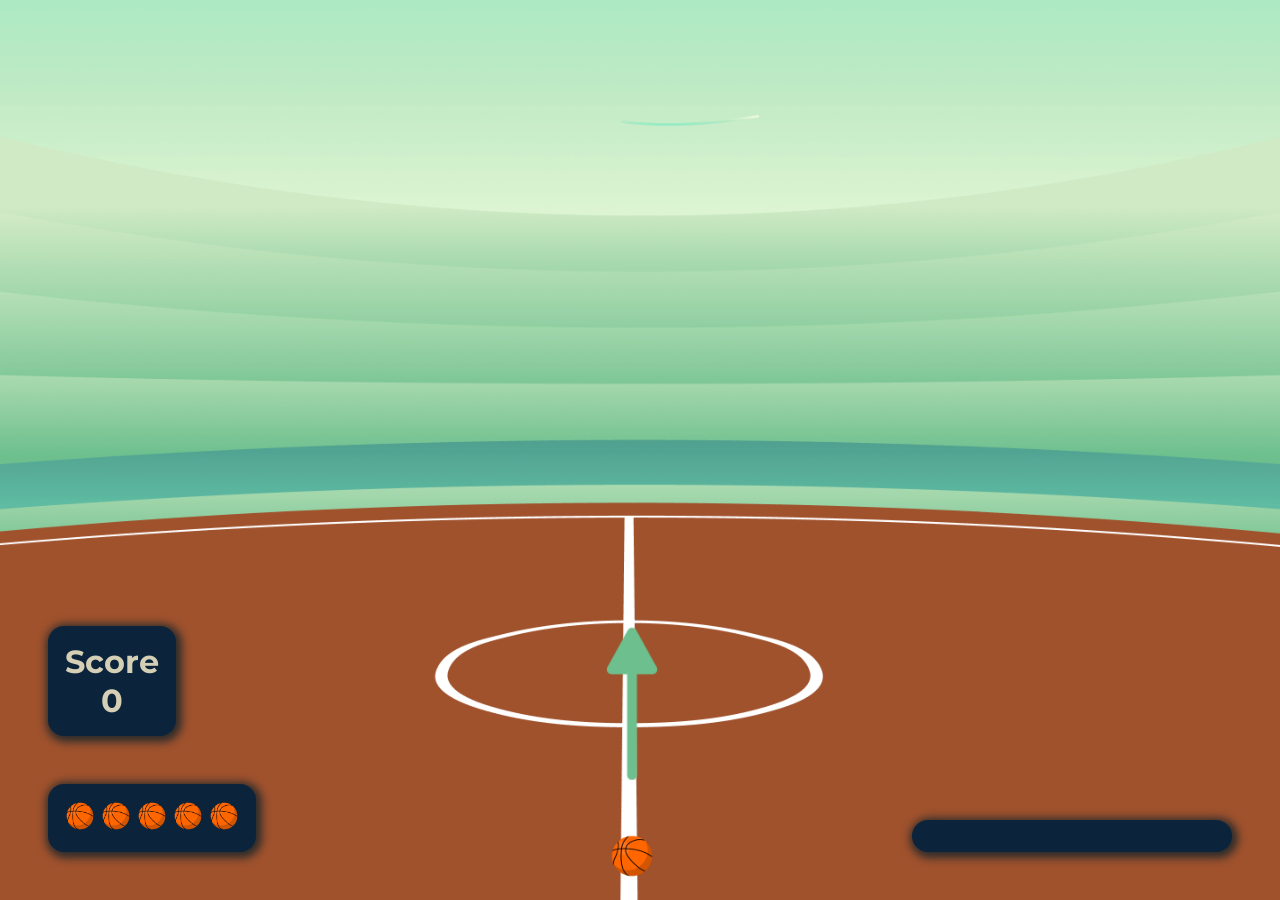
==== index.html @ 23fa5e0a "Api change" ====
<!DOCTYPE html>
<html lang="en">
<head>
  <meta charset="UTF-8">
  <meta name="viewport" content="width=device-width, initial-scale=1.0">
  <title>Game</title>
  <link rel="stylesheet" href="./styles/styles.css">
  <link href="https://fonts.googleapis.com/css2?family=Montserrat:wght@400;700&display=swap" rel="stylesheet">
</head>
<body>
  <div class="overlay"></div>
  <div class="game-over">
    <p>Game Over</p>
    <a href="#" class="retry-button" onclick="reset()">Retry</a>
  </div>
  <section class="main">
    <div class="msg"><p class="msg-txt">Wrong Answer</p></div>
    <canvas id="canvas"></canvas>
    <img src="./assets/basket-1.png" alt="" class="basket-1" id="basket-1" onload="drawBasket()">
    <img src="./assets/basket-2.png" alt="" class="basket-2" id="basket-2" onload="drawBasket()">
    <img src="./assets/basket-3.png" alt="" class="basket-3" id="basket-3" onload="drawBasket()">
    <img src="./assets/basket-4.png" alt="" class="basket-4" id="basket-4" onload="drawBasket()">
    <div class="bottom">
      <div class="score-chances">
        <div class="score-board">
          <div class="score-txt">Score</div>
          <div class="score">0</div>
        </div>
        <div class="chance-board">
          <img src="./assets/ball.png" alt="" class="ball">
          <img src="./assets/ball.png" alt="" class="ball">
          <img src="./assets/ball.png" alt="" class="ball">
          <img src="./assets/ball.png" alt="" class="ball">
          <img src="./assets/ball.png" alt="" class="ball">
        </div>
      </div>

      <div class="middle">
        <div class="pointer"><img src="./assets/arrow.png" alt="pointer" class="pointer__img"></div>
        <div class="ready-ball"><img src="./assets/ball.png" alt="" class="ready-ball__img"></div>
      </div>

      <div class="question-board">
        <div class="question-txt"></div>
        <div class="options">
          <p class="option-a"></p>
          <p class="option-b"></p>
          <p class="option-c"></p>
          <p class="option-d"></p>
        </div>
      </div>
    </div>
  </section>
  <script src="./js/app.js"></script>
</body>
</html>
---- styles/styles.css ----
* {
  margin: 0;
  padding: 0;
  -webkit-box-sizing: border-box;
          box-sizing: border-box;
  font-family: "Montserrat", sans-serif;
}

.overlay {
  height: 100%;
  width: 100vw;
  background: #1f1e1eab;
  z-index: 50;
  display: none;
  position: fixed;
  top: 0;
  left: 0;
}

.game-over {
  display: -webkit-box;
  display: -ms-flexbox;
  display: flex;
  -webkit-box-pack: center;
      -ms-flex-pack: center;
          justify-content: center;
  -webkit-box-align: center;
      -ms-flex-align: center;
          align-items: center;
  -webkit-box-orient: vertical;
  -webkit-box-direction: normal;
      -ms-flex-direction: column;
          flex-direction: column;
  height: 10rem;
  width: 15rem;
  background-color: #0b243c;
  color: #d5cfb5;
  border-radius: 2rem;
  position: absolute;
  z-index: 50;
  top: 50%;
  left: 50%;
  -webkit-transform: translate(-50%, -50%);
          transform: translate(-50%, -50%);
  opacity: 0;
  pointer-events: none;
  -webkit-transition: all 0.5s ease;
  transition: all 0.5s ease;
}

.game-over .retry-button {
  display: -webkit-box;
  display: -ms-flexbox;
  display: flex;
  -webkit-box-pack: center;
      -ms-flex-pack: center;
          justify-content: center;
  -webkit-box-align: center;
      -ms-flex-align: center;
          align-items: center;
  height: 2.5rem;
  width: 5rem;
  text-decoration: none;
  color: #0b243c;
  background-color: #d5cfb5;
  margin-top: 1rem;
  border-radius: 0.5rem;
  -webkit-transition: all 0.5s ease;
  transition: all 0.5s ease;
}

.game-over .retry-button:hover {
  -webkit-transform: scale(1.1);
          transform: scale(1.1);
}

.main {
  background-image: url("/assets/background-2.png");
  background-position: center;
  background-repeat: no-repeat;
  background-size: cover;
  height: 100vh;
  overflow: hidden;
}

.main .msg {
  position: absolute;
  top: 50%;
  left: 50%;
  -webkit-transform: translate(-50%, -50%);
          transform: translate(-50%, -50%);
}

.main .msg .msg-txt {
  font-size: 3rem;
  font-weight: 700;
  pointer-events: none;
  color: red;
  opacity: 0;
}

.main .msg .wrong-ans {
  -webkit-animation: "flashMsg 1s";
          animation: "flashMsg 1s";
}

.main .basket-1,
.main .basket-2,
.main .basket-3,
.main .basket-4 {
  display: none;
}

.main .bottom {
  display: -webkit-box;
  display: -ms-flexbox;
  display: flex;
  -webkit-box-pack: justify;
      -ms-flex-pack: justify;
          justify-content: space-between;
  -webkit-box-align: end;
      -ms-flex-align: end;
          align-items: flex-end;
  width: 100%;
  position: fixed;
  bottom: 0;
  z-index: 10;
  -webkit-user-select: none;
     -moz-user-select: none;
      -ms-user-select: none;
          user-select: none;
  pointer-events: none;
}

.main .bottom .score-board,
.main .bottom .question-board,
.main .bottom .chance-board {
  background-color: #0b243c;
  color: #d5cfb5;
  padding: 1rem;
  margin: 3rem;
  border-radius: 1rem;
  -webkit-box-shadow: 2px 2px 8px 4px #2c2c2c;
          box-shadow: 2px 2px 8px 4px #2c2c2c;
}

.main .bottom .score-chances .chance-board img {
  width: 2rem;
}

.main .bottom .middle {
  display: -webkit-box;
  display: -ms-flexbox;
  display: flex;
  -webkit-box-pack: center;
      -ms-flex-pack: center;
          justify-content: center;
  -webkit-box-align: center;
      -ms-flex-align: center;
          align-items: center;
  -webkit-box-orient: vertical;
  -webkit-box-direction: normal;
      -ms-flex-direction: column;
          flex-direction: column;
  z-index: 100;
}

.main .bottom .middle .pointer img {
  margin-bottom: 3rem;
  -webkit-transform: translateX(3rem) rotateX(10deg);
          transform: translateX(3rem) rotateX(10deg);
  -webkit-transform-origin: 0% 100%;
          transform-origin: 0% 100%;
  -webkit-animation: movePointer 3s infinite alternate;
          animation: movePointer 3s infinite alternate;
  height: 10rem;
}

.main .bottom .middle .pointer .paused {
  -webkit-animation-play-state: paused;
          animation-play-state: paused;
}

.main .bottom .middle .ready-ball img {
  margin-bottom: 1rem;
  -webkit-transform: translateX(3rem);
          transform: translateX(3rem);
  width: 3rem;
  height: auto;
}

.main .bottom .score-board {
  width: 8rem;
  display: -webkit-box;
  display: -ms-flexbox;
  display: flex;
  -webkit-box-pack: center;
      -ms-flex-pack: center;
          justify-content: center;
  -webkit-box-align: center;
      -ms-flex-align: center;
          align-items: center;
  -webkit-box-orient: vertical;
  -webkit-box-direction: normal;
      -ms-flex-direction: column;
          flex-direction: column;
  font-weight: 700;
  font-size: 2rem;
}

.main .bottom .question-board {
  width: 20rem;
}

.main .bottom .question-board .question-txt {
  font-weight: 700;
}

.main .bottom .question-board .options {
  display: -ms-grid;
  display: grid;
  -ms-grid-columns: 1fr 1fr;
      grid-template-columns: 1fr 1fr;
}

@-webkit-keyframes movePointer {
  0% {
    -webkit-transform: translateX(3rem) rotateZ(-60deg) rotateX(10deg);
            transform: translateX(3rem) rotateZ(-60deg) rotateX(10deg);
  }
  100% {
    -webkit-transform: translateX(3rem) rotateZ(60deg) rotateX(10deg);
            transform: translateX(3rem) rotateZ(60deg) rotateX(10deg);
  }
}

@keyframes movePointer {
  0% {
    -webkit-transform: translateX(3rem) rotateZ(-60deg) rotateX(10deg);
            transform: translateX(3rem) rotateZ(-60deg) rotateX(10deg);
  }
  100% {
    -webkit-transform: translateX(3rem) rotateZ(60deg) rotateX(10deg);
            transform: translateX(3rem) rotateZ(60deg) rotateX(10deg);
  }
}

@-webkit-keyframes throwBallToA {
  25% {
    -webkit-transform: translate(-36vw, -75vh) rotate(1360deg);
            transform: translate(-36vw, -75vh) rotate(1360deg);
  }
  50% {
    -webkit-transform: translate(-36vw, -60vh) rotate(1360deg);
            transform: translate(-36vw, -60vh) rotate(1360deg);
    opacity: 0;
  }
  75% {
    -webkit-transform: translate(-50vw, 0vh);
            transform: translate(-50vw, 0vh);
    opacity: 0;
  }
  100% {
    -webkit-transform: translateX(3rem);
            transform: translateX(3rem);
    opacity: 1;
  }
}

@keyframes throwBallToA {
  25% {
    -webkit-transform: translate(-36vw, -75vh) rotate(1360deg);
            transform: translate(-36vw, -75vh) rotate(1360deg);
  }
  50% {
    -webkit-transform: translate(-36vw, -60vh) rotate(1360deg);
            transform: translate(-36vw, -60vh) rotate(1360deg);
    opacity: 0;
  }
  75% {
    -webkit-transform: translate(-50vw, 0vh);
            transform: translate(-50vw, 0vh);
    opacity: 0;
  }
  100% {
    -webkit-transform: translateX(3rem);
            transform: translateX(3rem);
    opacity: 1;
  }
}

@-webkit-keyframes throwBallToB {
  25% {
    -webkit-transform: translate(-12vw, -75vh) rotate(1360deg);
            transform: translate(-12vw, -75vh) rotate(1360deg);
  }
  50% {
    -webkit-transform: translate(-12vw, -60vh) rotate(1360deg);
            transform: translate(-12vw, -60vh) rotate(1360deg);
    opacity: 0;
  }
  75% {
    -webkit-transform: translate(-75vh, 0vh);
            transform: translate(-75vh, 0vh);
    opacity: 0;
  }
  100% {
    -webkit-transform: translateX(3rem);
            transform: translateX(3rem);
    opacity: 1;
  }
}

@keyframes throwBallToB {
  25% {
    -webkit-transform: translate(-12vw, -75vh) rotate(1360deg);
            transform: translate(-12vw, -75vh) rotate(1360deg);
  }
  50% {
    -webkit-transform: translate(-12vw, -60vh) rotate(1360deg);
            transform: translate(-12vw, -60vh) rotate(1360deg);
    opacity: 0;
  }
  75% {
    -webkit-transform: translate(-75vh, 0vh);
            transform: translate(-75vh, 0vh);
    opacity: 0;
  }
  100% {
    -webkit-transform: translateX(3rem);
            transform: translateX(3rem);
    opacity: 1;
  }
}

@-webkit-keyframes throwBallToC {
  25% {
    -webkit-transform: translate(18vw, -75vh) rotate(1360deg);
            transform: translate(18vw, -75vh) rotate(1360deg);
  }
  50% {
    -webkit-transform: translate(18vw, -60vh) rotate(1360deg);
            transform: translate(18vw, -60vh) rotate(1360deg);
    opacity: 0;
  }
  75% {
    -webkit-transform: translate(-75vh, 0vh);
            transform: translate(-75vh, 0vh);
    opacity: 0;
  }
  100% {
    -webkit-transform: translateX(3rem);
            transform: translateX(3rem);
    opacity: 1;
  }
}

@keyframes throwBallToC {
  25% {
    -webkit-transform: translate(18vw, -75vh) rotate(1360deg);
            transform: translate(18vw, -75vh) rotate(1360deg);
  }
  50% {
    -webkit-transform: translate(18vw, -60vh) rotate(1360deg);
            transform: translate(18vw, -60vh) rotate(1360deg);
    opacity: 0;
  }
  75% {
    -webkit-transform: translate(-75vh, 0vh);
            transform: translate(-75vh, 0vh);
    opacity: 0;
  }
  100% {
    -webkit-transform: translateX(3rem);
            transform: translateX(3rem);
    opacity: 1;
  }
}

@-webkit-keyframes throwBallToD {
  25% {
    -webkit-transform: translate(90vh, -75vh) rotate(1360deg);
            transform: translate(90vh, -75vh) rotate(1360deg);
  }
  50% {
    -webkit-transform: translate(90vh, -60vh) rotate(1360deg);
            transform: translate(90vh, -60vh) rotate(1360deg);
    opacity: 0;
  }
  75% {
    -webkit-transform: translate(-75vh, 0vh);
            transform: translate(-75vh, 0vh);
    opacity: 0;
  }
  100% {
    -webkit-transform: translateX(3rem);
            transform: translateX(3rem);
    opacity: 1;
  }
}

@keyframes throwBallToD {
  25% {
    -webkit-transform: translate(90vh, -75vh) rotate(1360deg);
            transform: translate(90vh, -75vh) rotate(1360deg);
  }
  50% {
    -webkit-transform: translate(90vh, -60vh) rotate(1360deg);
            transform: translate(90vh, -60vh) rotate(1360deg);
    opacity: 0;
  }
  75% {
    -webkit-transform: translate(-75vh, 0vh);
            transform: translate(-75vh, 0vh);
    opacity: 0;
  }
  100% {
    -webkit-transform: translateX(3rem);
            transform: translateX(3rem);
    opacity: 1;
  }
}

@-webkit-keyframes flashMsg {
  0% {
    opacity: 0;
  }
  25% {
    opacity: 1;
    -webkit-transform: scale(1.1);
            transform: scale(1.1);
  }
  30% {
    opacity: 1;
    -webkit-transform: scale(1);
            transform: scale(1);
  }
  50% {
    opacity: 0;
  }
  80% {
    opacity: 1;
    -webkit-transform: scale(1.1);
            transform: scale(1.1);
  }
  90% {
    opacity: 1;
    -webkit-transform: scale(1);
            transform: scale(1);
  }
  100% {
    opacity: 0;
  }
}

@keyframes flashMsg {
  0% {
    opacity: 0;
  }
  25% {
    opacity: 1;
    -webkit-transform: scale(1.1);
            transform: scale(1.1);
  }
  30% {
    opacity: 1;
    -webkit-transform: scale(1);
            transform: scale(1);
  }
  50% {
    opacity: 0;
  }
  80% {
    opacity: 1;
    -webkit-transform: scale(1.1);
            transform: scale(1.1);
  }
  90% {
    opacity: 1;
    -webkit-transform: scale(1);
            transform: scale(1);
  }
  100% {
    opacity: 0;
  }
}
/*# sourceMappingURL=styles.css.map */
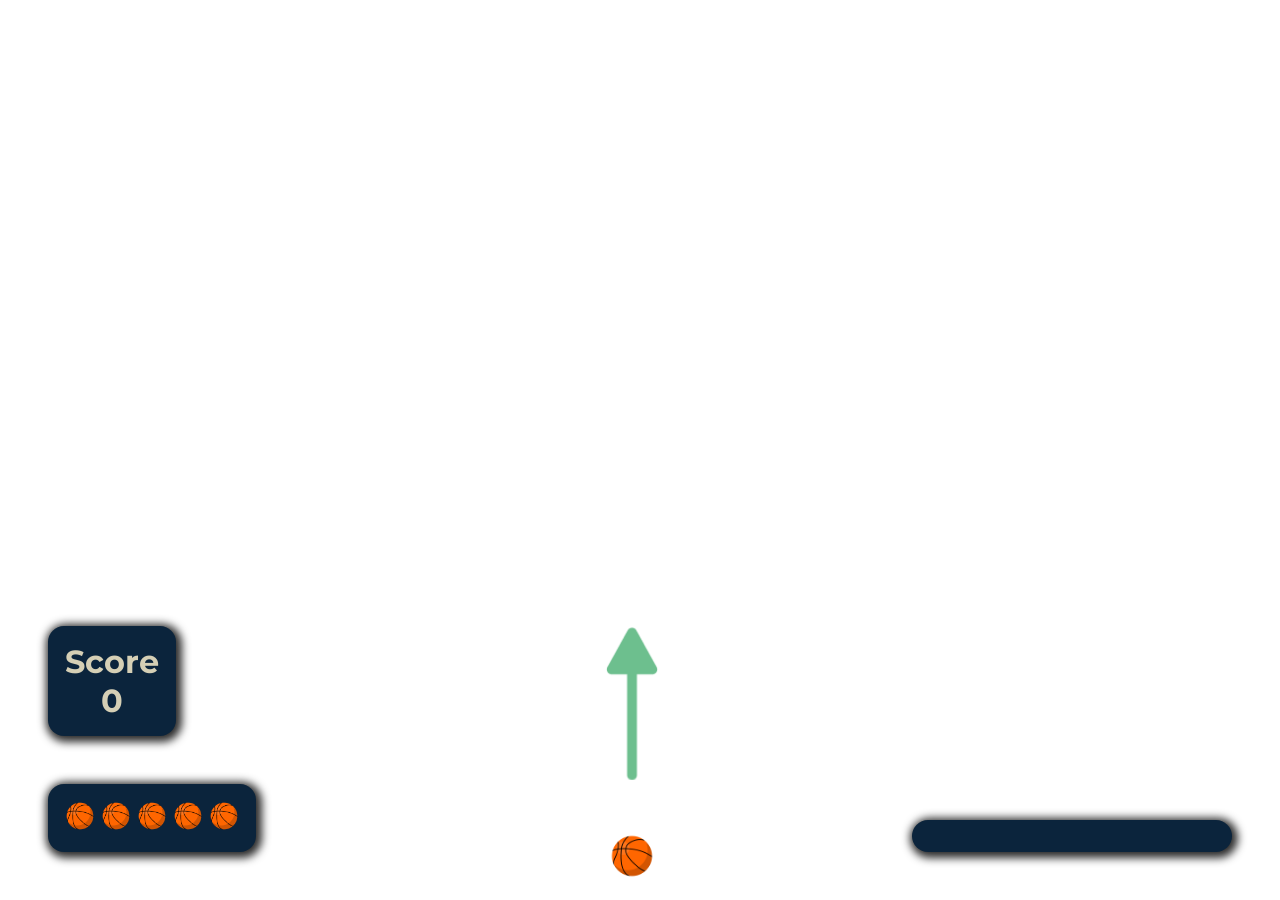
==== commit b4d61a28: "wip" ====
--- a/index.html
+++ b/index.html
@@ -16,10 +16,10 @@
   <section class="main">
     <div class="msg"><p class="msg-txt">Wrong Answer</p></div>
     <canvas id="canvas"></canvas>
-    <img src="./assets/basket-1.png" alt="" class="basket-1" id="basket-1" onload="drawBasket()">
-    <img src="./assets/basket-2.png" alt="" class="basket-2" id="basket-2" onload="drawBasket()">
-    <img src="./assets/basket-3.png" alt="" class="basket-3" id="basket-3" onload="drawBasket()">
-    <img src="./assets/basket-4.png" alt="" class="basket-4" id="basket-4" onload="drawBasket()">
+    <img alt="" class="basket-1" id="basket-1" onload="drawBasket()">
+    <img alt="" class="basket-2" id="basket-2" onload="drawBasket()">
+    <img alt="" class="basket-3" id="basket-3" onload="drawBasket()">
+    <img alt="" class="basket-4" id="basket-4" onload="drawBasket()">
     <div class="bottom">
       <div class="score-chances">
         <div class="score-board">
--- a/styles/styles.css
+++ b/styles/styles.css
@@ -75,7 +75,7 @@
 }
 
 .main {
-  background-image: url("/assets/background-2.png");
+  background-image: url("http://ec2-13-232-39-98.ap-south-1.compute.amazonaws.com/game/assets/background-2.png");
   background-position: center;
   background-repeat: no-repeat;
   background-size: cover;
